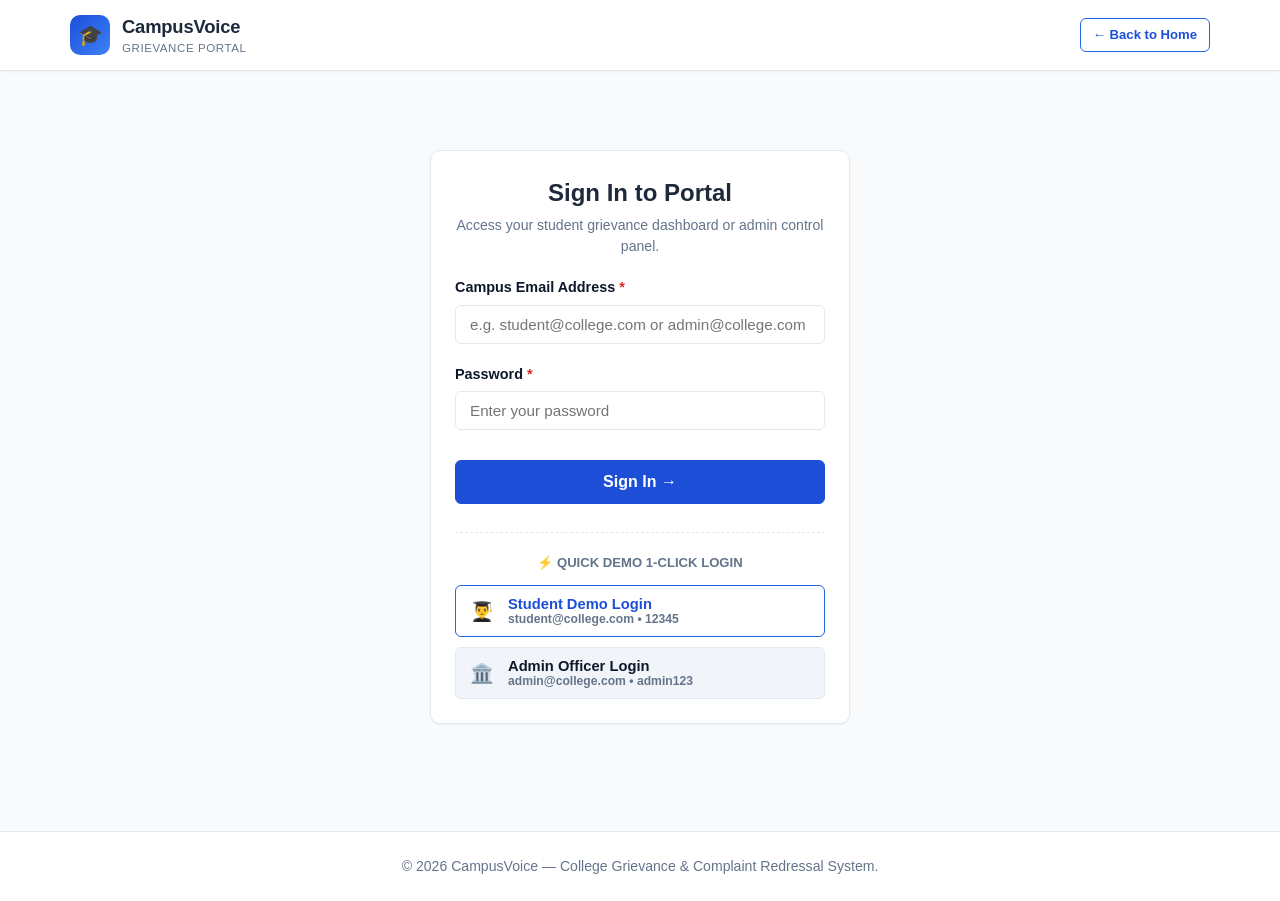
==== admin.html @ 60308563 "Initial Project Setup" ====
<!DOCTYPE html>
<html lang="en">
<head>
  <meta charset="UTF-8">
  <meta name="viewport" content="width=device-width, initial-scale=1.0">
  <title>Admin Control Panel — CampusVoice</title>
  <link rel="stylesheet" href="css/style.css">
</head>
<body>

  <!-- Navigation -->
  <nav class="navbar">
    <div class="nav-container">
      <a href="admin.html" class="brand">
        <div class="brand-logo" style="background: linear-gradient(135deg, #4338ca, #6366f1);">🏛️</div>
        <div>
          <span class="brand-text">CampusVoice</span>
          <span class="brand-tagline">Admin Control Panel</span>
        </div>
      </a>

      <div class="nav-menu" id="nav-links">
        <a href="admin.html" class="nav-link active">Admin Portal</a>
        <a href="dashboard.html" class="nav-link">Student View</a>
      </div>

      <div class="nav-actions">
        <div id="nav-user-info" class="nav-user-info"></div>
        <button id="nav-logout-btn" class="btn btn-sm btn-outline">Logout</button>
        <button class="menu-toggle" id="menu-toggle" aria-label="Toggle navigation">☰</button>
      </div>
    </div>
  </nav>

  <!-- Main Content -->
  <main class="main-content">
    <div class="container">

      <!-- Header & Reset Action -->
      <div style="display: flex; justify-content: space-between; align-items: center; margin-bottom: 24px; flex-wrap: wrap; gap: 14px;">
        <div>
          <h1 style="font-size: 1.8rem; font-weight: 800; color: var(--primary-900);">
            Campus Grievance Management
          </h1>
          <p style="color: var(--text-muted); font-size: 0.95rem;">
            Logged in as <strong id="admin-greeting-name">Administrator</strong> &bull; Oversee all student tickets and update resolution progress.
          </p>
        </div>
        <div>
          <button id="btn-reset-demo-data" class="btn btn-sm btn-secondary" title="Revert all tickets back to initial 5 seed records">
            🔄 Reset Demo Seed Data
          </button>
        </div>
      </div>

      <!-- Campus Stats Grid -->
      <div class="stats-grid">
        <div class="stat-card">
          <div class="stat-info">
            <span class="stat-label">Total Tickets</span>
            <span class="stat-value" id="admin-stat-total">0</span>
          </div>
          <div class="stat-icon blue">📊</div>
        </div>

        <div class="stat-card">
          <div class="stat-info">
            <span class="stat-label">Pending Review</span>
            <span class="stat-value" id="admin-stat-pending" style="color: var(--status-pending-text);">0</span>
          </div>
          <div class="stat-icon orange">⏳</div>
        </div>

        <div class="stat-card">
          <div class="stat-info">
            <span class="stat-label">In Progress</span>
            <span class="stat-value" id="admin-stat-progress" style="color: var(--status-progress-text);">0</span>
          </div>
          <div class="stat-icon blue">🔄</div>
        </div>

        <div class="stat-card">
          <div class="stat-info">
            <span class="stat-label">Resolved</span>
            <span class="stat-value" id="admin-stat-resolved" style="color: var(--status-resolved-text);">0</span>
          </div>
          <div class="stat-icon green">✅</div>
        </div>

        <div class="stat-card">
          <div class="stat-info">
            <span class="stat-label">Urgent / High</span>
            <span class="stat-value" id="admin-stat-urgent" style="color: var(--priority-urgent);">0</span>
          </div>
          <div class="stat-icon red">🚨</div>
        </div>
      </div>

      <!-- Filter Bar -->
      <div class="filter-bar">
        <div class="search-input-group">
          <input 
            type="text" 
            id="admin-search-input" 
            class="form-control" 
            placeholder="🔍 Search student name, ID, title, department, location..."
          >
        </div>

        <select id="admin-filter-category" class="filter-select">
          <option value="">All Categories</option>
        </select>

        <select id="admin-filter-status" class="filter-select">
          <option value="">All Statuses</option>
          <option value="Pending">Pending (Orange)</option>
          <option value="In Progress">In Progress (Blue)</option>
          <option value="Resolved">Resolved (Green)</option>
          <option value="Rejected">Rejected (Red)</option>
        </select>

        <select id="admin-filter-priority" class="filter-select">
          <option value="">All Priorities</option>
          <option value="Urgent">Urgent</option>
          <option value="High">High</option>
          <option value="Medium">Medium</option>
          <option value="Low">Low</option>
        </select>

        <button id="btn-admin-clear-filters" class="btn btn-sm btn-secondary">
          Clear
        </button>
      </div>

      <!-- Complaints Management Table -->
      <div class="card">
        <div class="card-header">
          <div>
            <h2 class="card-title">All Campus Grievances</h2>
            <p class="card-subtitle">Click "Update" to change status and attach resolution remarks.</p>
          </div>
          <span id="admin-count-badge" class="badge badge-admin" style="font-size: 0.82rem;">
            Loading tickets...
          </span>
        </div>

        <div class="table-responsive">
          <table class="table">
            <thead>
              <tr>
                <th>Ticket ID</th>
                <th>Student &amp; Dept</th>
                <th>Complaint Title</th>
                <th>Category</th>
                <th>Priority</th>
                <th>Status</th>
                <th>Date Filed</th>
                <th>Action</th>
              </tr>
            </thead>
            <tbody id="admin-table-body">
              <!-- Dynamically populated via admin.js -->
            </tbody>
          </table>
        </div>

        <!-- Empty State -->
        <div id="admin-empty-state" class="empty-state" style="display: none;">
          <div class="empty-state-icon">📋</div>
          <div class="empty-state-title">No grievances found</div>
          <p>No complaints matched your search filter criteria.</p>
        </div>
      </div>

    </div>
  </main>

  <!-- Quick Status Update Modal -->
  <div id="status-modal-backdrop" class="modal-backdrop">
    <div class="modal">
      <div class="modal-header">
        <h3 class="modal-title">Update Grievance Status</h3>
        <button id="modal-close-btn" class="modal-close" aria-label="Close modal">&times;</button>
      </div>

      <div class="modal-body">
        <div style="background: #f8fafc; padding: 12px; border-radius: var(--radius-sm); border: 1px solid var(--border-color); margin-bottom: 18px;">
          <span id="modal-complaint-id" class="table-code" style="font-size: 0.95rem;">CMP-....</span>
          <div id="modal-complaint-title" style="font-weight: 700; color: var(--primary-900); margin-top: 4px;">—</div>
        </div>

        <div class="form-group">
          <label class="form-label" for="modal-status-select">Status</label>
          <select id="modal-status-select" class="form-control">
            <option value="Pending">Pending (Orange)</option>
            <option value="In Progress">In Progress (Blue)</option>
            <option value="Resolved">Resolved (Green)</option>
            <option value="Rejected">Rejected (Red)</option>
          </select>
        </div>

        <div class="form-group">
          <label class="form-label" for="modal-response-textarea">Admin Response / Action Remarks</label>
          <textarea 
            id="modal-response-textarea" 
            class="form-control" 
            rows="4" 
            placeholder="Describe action taken, assignees, work order number, or resolution summary..."
          ></textarea>
          <span class="form-hint">This response will be visible to the student on their details page.</span>
        </div>
      </div>

      <div class="modal-footer">
        <button id="modal-cancel-btn" class="btn btn-secondary">Cancel</button>
        <button id="modal-save-btn" class="btn btn-primary">Save Changes &rarr;</button>
      </div>
    </div>
  </div>

  <footer class="footer">
    <div class="container">
      <p>&copy; 2026 CampusVoice — College Grievance &amp; Complaint Redressal System.</p>
    </div>
  </footer>

  <script src="js/data.js"></script>
  <script src="js/main.js"></script>
  <script src="js/admin.js"></script>
</body>
</html>
---- css/style.css ----
/* ==========================================================================
   COLLEGE COMPLAINT MANAGEMENT SYSTEM - UNIFIED STYLESHEET
   A clean, professional blue-and-white college aesthetic.
   Fully responsive across Desktop, Tablet, and Mobile.
   ========================================================================== */

:root {
  /* Primary College Palette */
  --primary-900: #1e293b;
  --primary-800: #1e3a8a;
  --primary-700: #1d4ed8;
  --primary-600: #2563eb;
  --primary-500: #3b82f6;
  --primary-100: #dbeafe;
  --primary-50: #eff6ff;

  /* Neutral Backgrounds & Grays */
  --bg-main: #f8fafc;
  --bg-card: #ffffff;
  --border-color: #e2e8f0;
  --border-focus: #3b82f6;
  --text-main: #0f172a;
  --text-muted: #64748b;
  --text-light: #94a3b8;

  /* Status Colors */
  --status-pending-bg: #fef3c7;
  --status-pending-text: #b45309;
  --status-pending-border: #fde68a;

  --status-progress-bg: #dbeafe;
  --status-progress-text: #1d4ed8;
  --status-progress-border: #bfdbfe;

  --status-resolved-bg: #d1fae5;
  --status-resolved-text: #047857;
  --status-resolved-border: #a7f3d0;

  --status-rejected-bg: #fee2e2;
  --status-rejected-text: #b91c1c;
  --status-rejected-border: #fecaca;

  /* Priority Colors */
  --priority-urgent: #ef4444;
  --priority-high: #f97316;
  --priority-medium: #eab308;
  --priority-low: #64748b;

  /* Typography & Layout */
  --font-family: -apple-system, BlinkMacSystemFont, 'Segoe UI', Roboto, Helvetica, Arial, sans-serif;
  --radius-sm: 6px;
  --radius-md: 10px;
  --radius-lg: 14px;
  --shadow-sm: 0 1px 2px 0 rgba(0, 0, 0, 0.05);
  --shadow-md: 0 4px 6px -1px rgba(0, 0, 0, 0.07), 0 2px 4px -2px rgba(0, 0, 0, 0.05);
  --shadow-lg: 0 10px 15px -3px rgba(0, 0, 0, 0.08), 0 4px 6px -4px rgba(0, 0, 0, 0.03);
  --transition: all 0.2s ease-in-out;
}

/* ---------------- Global Reset & Base ---------------- */
* {
  box-sizing: border-box;
  margin: 0;
  padding: 0;
}

html, body {
  min-height: 100vh;
  font-family: var(--font-family);
  background-color: var(--bg-main);
  color: var(--text-main);
  line-height: 1.5;
  -webkit-font-smoothing: antialiased;
}

a {
  color: var(--primary-600);
  text-decoration: none;
  transition: var(--transition);
}

a:hover {
  color: var(--primary-800);
  text-decoration: underline;
}

/* ---------------- Layout & Containers ---------------- */
.container {
  width: 100%;
  max-width: 1180px;
  margin: 0 auto;
  padding: 0 20px;
}

.main-content {
  padding: 32px 0 60px 0;
  min-height: calc(100vh - 140px);
}

/* ---------------- Navigation Bar ---------------- */
.navbar {
  background-color: #ffffff;
  border-bottom: 1px solid var(--border-color);
  position: sticky;
  top: 0;
  z-index: 1000;
  box-shadow: var(--shadow-sm);
}

.nav-container {
  display: flex;
  align-items: center;
  justify-content: space-between;
  height: 70px;
  max-width: 1180px;
  margin: 0 auto;
  padding: 0 20px;
}

.brand {
  display: flex;
  align-items: center;
  gap: 12px;
  text-decoration: none;
  color: var(--primary-800);
}

.brand-logo {
  width: 40px;
  height: 40px;
  background: linear-gradient(135deg, var(--primary-700), var(--primary-500));
  color: #ffffff;
  border-radius: var(--radius-md);
  display: flex;
  align-items: center;
  justify-content: center;
  font-size: 20px;
  font-weight: bold;
}

.brand-text {
  font-size: 1.15rem;
  font-weight: 700;
  letter-spacing: -0.01em;
  color: var(--primary-900);
}

.brand-tagline {
  display: block;
  font-size: 0.72rem;
  color: var(--text-muted);
  font-weight: normal;
  text-transform: uppercase;
  letter-spacing: 0.05em;
}

.nav-menu {
  display: flex;
  align-items: center;
  gap: 20px;
}

.nav-link {
  text-decoration: none;
  font-weight: 500;
  color: var(--text-muted);
  padding: 8px 12px;
  border-radius: var(--radius-sm);
  transition: var(--transition);
}

.nav-link:hover, .nav-link.active {
  color: var(--primary-700);
  background-color: var(--primary-50);
  text-decoration: none;
}

.nav-actions {
  display: flex;
  align-items: center;
  gap: 12px;
}

.nav-user-info {
  display: flex;
  align-items: center;
  gap: 8px;
  font-size: 0.88rem;
  color: var(--text-muted);
}

.menu-toggle {
  display: none;
  background: none;
  border: 1px solid var(--border-color);
  border-radius: var(--radius-sm);
  padding: 8px 12px;
  cursor: pointer;
  font-size: 18px;
  color: var(--text-main);
}

/* ---------------- Buttons ---------------- */
.btn {
  display: inline-flex;
  align-items: center;
  justify-content: center;
  gap: 8px;
  font-size: 0.92rem;
  font-weight: 600;
  padding: 10px 18px;
  border-radius: var(--radius-sm);
  border: 1px solid transparent;
  cursor: pointer;
  transition: var(--transition);
  text-decoration: none;
  white-space: nowrap;
}

.btn:hover {
  text-decoration: none;
}

.btn-primary {
  background-color: var(--primary-700);
  color: #ffffff;
  border-color: var(--primary-700);
}

.btn-primary:hover {
  background-color: var(--primary-800);
  border-color: var(--primary-800);
  color: #ffffff;
}

.btn-secondary {
  background-color: #f1f5f9;
  color: var(--text-main);
  border-color: var(--border-color);
}

.btn-secondary:hover {
  background-color: #e2e8f0;
  color: var(--text-main);
}

.btn-outline {
  background-color: transparent;
  color: var(--primary-700);
  border-color: var(--primary-600);
}

.btn-outline:hover {
  background-color: var(--primary-50);
  color: var(--primary-800);
}

.btn-danger {
  background-color: #dc2626;
  color: #ffffff;
  border-color: #dc2626;
}

.btn-danger:hover {
  background-color: #b91c1c;
}

.btn-sm {
  padding: 6px 12px;
  font-size: 0.82rem;
  border-radius: var(--radius-sm);
}

.btn-lg {
  padding: 13px 26px;
  font-size: 1.05rem;
  border-radius: var(--radius-md);
}

.btn-block {
  width: 100%;
}

/* ---------------- Cards & Panels ---------------- */
.card {
  background-color: var(--bg-card);
  border-radius: var(--radius-md);
  border: 1px solid var(--border-color);
  box-shadow: var(--shadow-sm);
  padding: 24px;
  margin-bottom: 24px;
  transition: var(--transition);
}

.card:hover {
  box-shadow: var(--shadow-md);
}

.card-header {
  display: flex;
  align-items: center;
  justify-content: space-between;
  margin-bottom: 18px;
  border-bottom: 1px solid var(--border-color);
  padding-bottom: 14px;
}

.card-title {
  font-size: 1.25rem;
  font-weight: 700;
  color: var(--primary-900);
}

.card-subtitle {
  font-size: 0.88rem;
  color: var(--text-muted);
  margin-top: 4px;
}

/* ---------------- Stat Cards Grid ---------------- */
.stats-grid {
  display: grid;
  grid-template-columns: repeat(auto-fit, minmax(220px, 1fr));
  gap: 20px;
  margin-bottom: 30px;
}

.stat-card {
  background-color: var(--bg-card);
  border: 1px solid var(--border-color);
  border-radius: var(--radius-md);
  padding: 20px;
  display: flex;
  align-items: center;
  justify-content: space-between;
  box-shadow: var(--shadow-sm);
  transition: var(--transition);
}

.stat-card:hover {
  transform: translateY(-2px);
  box-shadow: var(--shadow-md);
}

.stat-info {
  display: flex;
  flex-direction: column;
}

.stat-label {
  font-size: 0.85rem;
  font-weight: 600;
  text-transform: uppercase;
  letter-spacing: 0.05em;
  color: var(--text-muted);
  margin-bottom: 6px;
}

.stat-value {
  font-size: 1.85rem;
  font-weight: 800;
  color: var(--primary-900);
  line-height: 1.1;
}

.stat-icon {
  width: 48px;
  height: 48px;
  border-radius: 12px;
  display: flex;
  align-items: center;
  justify-content: center;
  font-size: 22px;
}

.stat-icon.blue {
  background-color: var(--primary-100);
  color: var(--primary-700);
}

.stat-icon.orange {
  background-color: var(--status-pending-bg);
  color: var(--status-pending-text);
}

.stat-icon.green {
  background-color: var(--status-resolved-bg);
  color: var(--status-resolved-text);
}

.stat-icon.red {
  background-color: var(--status-rejected-bg);
  color: var(--status-rejected-text);
}

/* ---------------- Badges ---------------- */
.badge {
  display: inline-flex;
  align-items: center;
  gap: 5px;
  padding: 4px 10px;
  font-size: 0.78rem;
  font-weight: 700;
  border-radius: 9999px;
  text-transform: capitalize;
  border: 1px solid transparent;
}

.badge-pending {
  background-color: var(--status-pending-bg);
  color: var(--status-pending-text);
  border-color: var(--status-pending-border);
}

.badge-in-progress {
  background-color: var(--status-progress-bg);
  color: var(--status-progress-text);
  border-color: var(--status-progress-border);
}

.badge-resolved {
  background-color: var(--status-resolved-bg);
  color: var(--status-resolved-text);
  border-color: var(--status-resolved-border);
}

.badge-rejected {
  background-color: var(--status-rejected-bg);
  color: var(--status-rejected-text);
  border-color: var(--status-rejected-border);
}

.badge-student {
  background-color: #f1f5f9;
  color: #334155;
  border-color: #cbd5e1;
}

.badge-admin {
  background-color: #e0e7ff;
  color: #4338ca;
  border-color: #c7d2fe;
}

/* Priority Indicator */
.priority-badge {
  display: inline-block;
  padding: 3px 8px;
  font-size: 0.75rem;
  font-weight: 600;
  border-radius: var(--radius-sm);
}

.priority-urgent {
  background-color: #fee2e2;
  color: #991b1b;
  border-left: 3px solid #dc2626;
}

.priority-high {
  background-color: #ffedd5;
  color: #9a3412;
  border-left: 3px solid #ea580c;
}

.priority-medium {
  background-color: #fef9c3;
  color: #854d0e;
  border-left: 3px solid #ca8a04;
}

.priority-low {
  background-color: #f1f5f9;
  color: #475569;
  border-left: 3px solid #94a3b8;
}

/* ---------------- Form Controls ---------------- */
.form-group {
  margin-bottom: 20px;
}

.form-label {
  display: block;
  font-size: 0.9rem;
  font-weight: 600;
  color: var(--text-main);
  margin-bottom: 6px;
}

.form-label .required {
  color: #dc2626;
}

.form-control {
  width: 100%;
  padding: 10px 14px;
  font-size: 0.95rem;
  border: 1px solid var(--border-color);
  border-radius: var(--radius-sm);
  background-color: #ffffff;
  color: var(--text-main);
  transition: var(--transition);
  font-family: inherit;
}

.form-control:focus {
  outline: none;
  border-color: var(--border-focus);
  box-shadow: 0 0 0 3px rgba(59, 130, 246, 0.18);
}

.form-control.input-error {
  border-color: #dc2626;
  background-color: #fffaf0;
}

.form-error {
  display: block;
  font-size: 0.8rem;
  color: #dc2626;
  margin-top: 5px;
  font-weight: 500;
}

.form-hint {
  font-size: 0.8rem;
  color: var(--text-muted);
  margin-top: 5px;
}

.form-row {
  display: grid;
  grid-template-columns: repeat(auto-fit, minmax(240px, 1fr));
  gap: 16px;
}

/* ---------------- Tables ---------------- */
.table-responsive {
  width: 100%;
  overflow-x: auto;
  border-radius: var(--radius-md);
  border: 1px solid var(--border-color);
  background: #ffffff;
}

.table {
  width: 100%;
  border-collapse: collapse;
  text-align: left;
  font-size: 0.92rem;
}

.table th {
  background-color: #f8fafc;
  padding: 12px 16px;
  font-weight: 600;
  color: var(--text-muted);
  text-transform: uppercase;
  font-size: 0.76rem;
  letter-spacing: 0.05em;
  border-bottom: 1px solid var(--border-color);
  white-space: nowrap;
}

.table td {
  padding: 14px 16px;
  border-bottom: 1px solid var(--border-color);
  color: var(--text-main);
  vertical-align: middle;
}

.table tr:last-child td {
  border-bottom: none;
}

.table tbody tr:hover {
  background-color: #fcfdfe;
}

.table-code {
  font-family: monospace;
  font-weight: bold;
  color: var(--primary-700);
}

/* ---------------- Filter & Search Bar ---------------- */
.filter-bar {
  display: flex;
  flex-wrap: wrap;
  gap: 12px;
  margin-bottom: 24px;
  align-items: center;
  background-color: #ffffff;
  padding: 16px;
  border-radius: var(--radius-md);
  border: 1px solid var(--border-color);
}

.search-input-group {
  flex: 1;
  min-width: 220px;
}

.filter-select {
  min-width: 150px;
  padding: 10px 12px;
  border: 1px solid var(--border-color);
  border-radius: var(--radius-sm);
  background-color: #ffffff;
  font-size: 0.9rem;
}

/* ---------------- Toast Notifications ---------------- */
.toast-container {
  position: fixed;
  bottom: 24px;
  right: 24px;
  z-index: 9999;
  display: flex;
  flex-direction: column;
  gap: 10px;
}

.toast {
  background-color: #1e293b;
  color: #ffffff;
  padding: 12px 20px;
  border-radius: var(--radius-sm);
  box-shadow: var(--shadow-lg);
  font-size: 0.9rem;
  transition: opacity 0.3s ease, transform 0.3s ease;
}

.toast-success {
  background-color: #065f46;
}

.toast-error {
  background-color: #991b1b;
}

.toast-info {
  background-color: #1e3a8a;
}

.toast-fade {
  opacity: 0;
  transform: translateY(10px);
}

/* ---------------- Empty State ---------------- */
.empty-state {
  text-align: center;
  padding: 48px 20px;
  color: var(--text-muted);
}

.empty-state-icon {
  font-size: 48px;
  margin-bottom: 12px;
}

.empty-state-title {
  font-size: 1.15rem;
  font-weight: 700;
  color: var(--text-main);
  margin-bottom: 6px;
}

/* ---------------- Modal ---------------- */
.modal-backdrop {
  display: none;
  position: fixed;
  top: 0;
  left: 0;
  width: 100%;
  height: 100%;
  background-color: rgba(15, 23, 42, 0.6);
  backdrop-filter: blur(2px);
  z-index: 2000;
  align-items: center;
  justify-content: center;
  padding: 20px;
}

.modal-backdrop.active {
  display: flex;
}

.modal {
  background-color: #ffffff;
  border-radius: var(--radius-lg);
  max-width: 540px;
  width: 100%;
  box-shadow: var(--shadow-lg);
  overflow: hidden;
  animation: modalPop 0.2s ease-out;
}

@keyframes modalPop {
  from {
    transform: scale(0.95);
    opacity: 0;
  }
  to {
    transform: scale(1);
    opacity: 1;
  }
}

.modal-header {
  padding: 18px 24px;
  border-bottom: 1px solid var(--border-color);
  display: flex;
  align-items: center;
  justify-content: space-between;
}

.modal-title {
  font-size: 1.2rem;
  font-weight: 700;
  color: var(--primary-900);
}

.modal-close {
  background: none;
  border: none;
  font-size: 20px;
  color: var(--text-muted);
  cursor: pointer;
  padding: 4px;
}

.modal-body {
  padding: 24px;
}

.modal-footer {
  padding: 16px 24px;
  background-color: #f8fafc;
  border-top: 1px solid var(--border-color);
  display: flex;
  justify-content: flex-end;
  gap: 12px;
}

/* ---------------- Hero Section (Index) ---------------- */
.hero {
  background: linear-gradient(135deg, #1e3a8a 0%, #172554 100%);
  color: #ffffff;
  padding: 70px 0 60px 0;
  text-align: center;
}

.hero-tag {
  display: inline-block;
  background: rgba(255, 255, 255, 0.15);
  border: 1px solid rgba(255, 255, 255, 0.25);
  color: #dbeafe;
  font-size: 0.85rem;
  font-weight: 600;
  padding: 6px 14px;
  border-radius: 999px;
  margin-bottom: 20px;
}

.hero-title {
  font-size: 2.8rem;
  font-weight: 800;
  line-height: 1.15;
  margin-bottom: 16px;
  letter-spacing: -0.02em;
}

.hero-subtitle {
  font-size: 1.15rem;
  color: #bfdbfe;
  max-width: 680px;
  margin: 0 auto 30px auto;
  font-weight: 400;
}

.hero-cta {
  display: flex;
  justify-content: center;
  gap: 16px;
  flex-wrap: wrap;
}

/* Features Grid */
.features-grid {
  display: grid;
  grid-template-columns: repeat(auto-fit, minmax(260px, 1fr));
  gap: 24px;
  margin: 50px 0;
}

.feature-box {
  background: #ffffff;
  border: 1px solid var(--border-color);
  border-radius: var(--radius-md);
  padding: 28px 24px;
  text-align: left;
  transition: var(--transition);
}

.feature-box:hover {
  transform: translateY(-4px);
  box-shadow: var(--shadow-md);
  border-color: var(--primary-500);
}

.feature-icon {
  font-size: 32px;
  margin-bottom: 14px;
}

.feature-title {
  font-size: 1.15rem;
  font-weight: 700;
  margin-bottom: 8px;
  color: var(--primary-900);
}

.feature-text {
  font-size: 0.92rem;
  color: var(--text-muted);
  line-height: 1.6;
}

/* ---------------- Timeline (Complaint Details) ---------------- */
.timeline {
  position: relative;
  padding-left: 28px;
  margin-top: 20px;
}

.timeline::before {
  content: '';
  position: absolute;
  left: 8px;
  top: 6px;
  bottom: 6px;
  width: 2px;
  background-color: var(--border-color);
}

.timeline-step {
  position: relative;
  margin-bottom: 24px;
}

.timeline-step:last-child {
  margin-bottom: 0;
}

.timeline-dot {
  position: absolute;
  left: -28px;
  top: 3px;
  width: 18px;
  height: 18px;
  border-radius: 50%;
  background-color: #ffffff;
  border: 3px solid var(--border-color);
}

.timeline-step.completed .timeline-dot {
  background-color: var(--primary-600);
  border-color: var(--primary-100);
}

.timeline-step.active .timeline-dot {
  background-color: #f59e0b;
  border-color: #fde68a;
  box-shadow: 0 0 0 3px rgba(245, 158, 11, 0.2);
}

.timeline-step.resolved .timeline-dot {
  background-color: #10b981;
  border-color: #a7f3d0;
  box-shadow: 0 0 0 3px rgba(16, 185, 129, 0.2);
}

.timeline-step.rejected .timeline-dot {
  background-color: #ef4444;
  border-color: #fecaca;
}

.timeline-title {
  font-weight: 700;
  font-size: 0.95rem;
  color: var(--text-main);
}

.timeline-date {
  font-size: 0.8rem;
  color: var(--text-muted);
}

.timeline-desc {
  margin-top: 4px;
  font-size: 0.88rem;
  color: var(--text-muted);
}

/* ---------------- Footer ---------------- */
.footer {
  background-color: #ffffff;
  border-top: 1px solid var(--border-color);
  padding: 24px 0;
  text-align: center;
  color: var(--text-muted);
  font-size: 0.88rem;
  margin-top: auto;
}

/* ---------------- Responsive Styles ---------------- */
@media (max-width: 768px) {
  .hero-title {
    font-size: 2.1rem;
  }

  .nav-menu {
    display: none;
    position: absolute;
    top: 70px;
    left: 0;
    width: 100%;
    background-color: #ffffff;
    flex-direction: column;
    padding: 16px 20px;
    border-bottom: 1px solid var(--border-color);
    box-shadow: var(--shadow-md);
  }

  .nav-menu.nav-open {
    display: flex;
  }

  .menu-toggle {
    display: block;
  }

  .filter-bar {
    flex-direction: column;
    align-items: stretch;
  }

  .search-input-group {
    min-width: 100%;
  }

  .filter-select {
    width: 100%;
  }

  .card-header {
    flex-direction: column;
    align-items: flex-start;
    gap: 10px;
  }
}
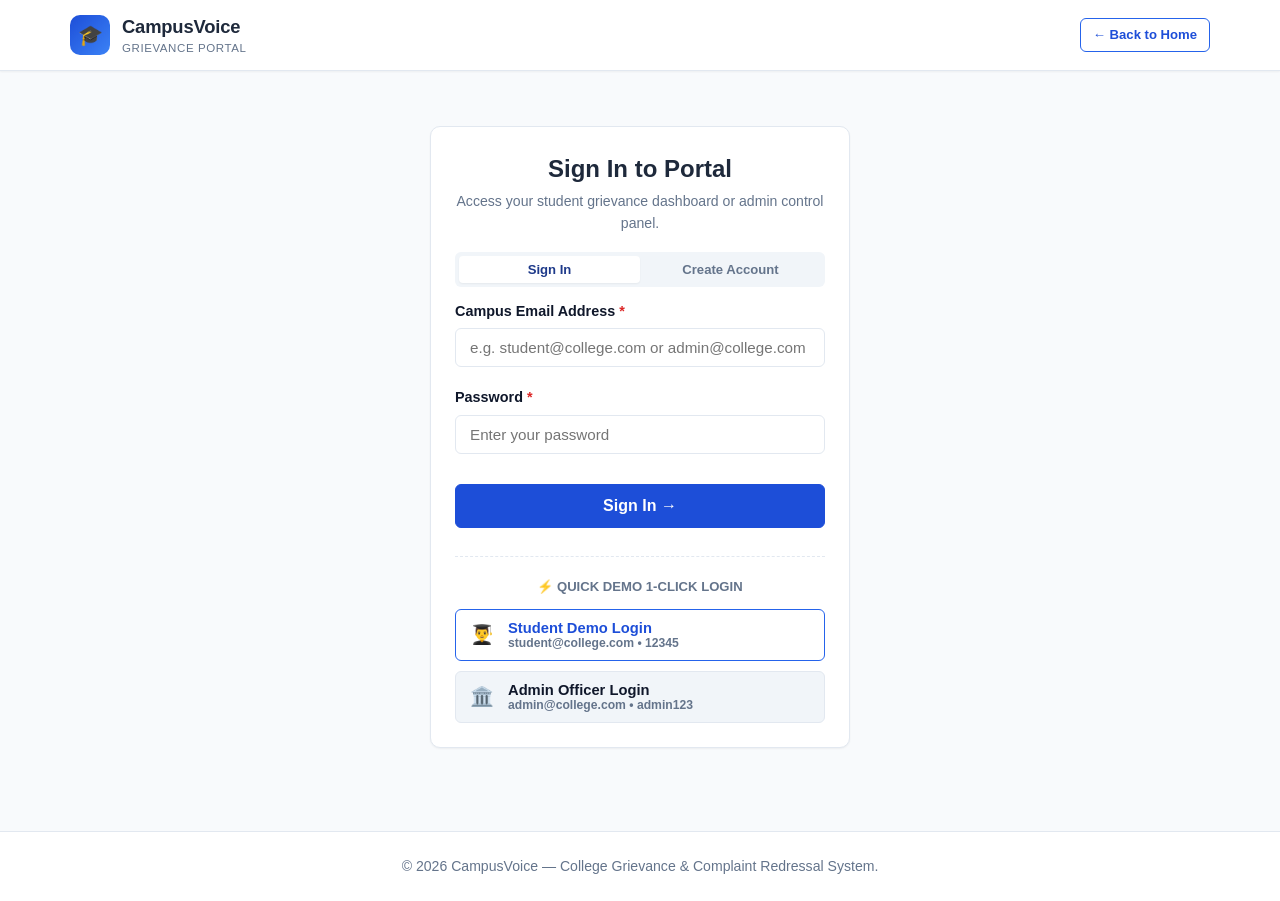
==== commit e3f6c25d: "feat: upgrade to full-stack Flask and MySQL backend with responsive UI" ====
--- a/admin.html
+++ b/admin.html
@@ -44,12 +44,6 @@
           </h1>
           <p style="color: var(--text-muted); font-size: 0.95rem;">
             Logged in as <strong id="admin-greeting-name">Administrator</strong> &bull; Oversee all student tickets and update resolution progress.
-          </p>
-        </div>
-        <div>
-          <button id="btn-reset-demo-data" class="btn btn-sm btn-secondary" title="Revert all tickets back to initial 5 seed records">
-            🔄 Reset Demo Seed Data
-          </button>
         </div>
       </div>
 
--- a/css/style.css
+++ b/css/style.css
@@ -962,3 +962,451 @@
     gap: 10px;
   }
 }
+
+/* ==========================================================================
+   LANDING PAGE (HOME) CUSTOM STYLES — Matches screenshot design exactly
+   ========================================================================== */
+
+/* Dark Blue Landing Navbar */
+.landing-navbar {
+  background-color: #142a4a;
+  border-bottom: 1px solid #1e3a63;
+  position: sticky;
+  top: 0;
+  z-index: 1000;
+  box-shadow: 0 2px 8px rgba(0, 0, 0, 0.15);
+}
+
+.landing-navbar .nav-container {
+  display: flex;
+  align-items: center;
+  justify-content: space-between;
+  height: 65px;
+  max-width: 1240px;
+  margin: 0 auto;
+  padding: 0 24px;
+}
+
+.landing-brand {
+  font-size: 1.15rem;
+  font-weight: 700;
+  color: #ffffff;
+  text-decoration: none;
+  letter-spacing: -0.01em;
+}
+
+.landing-brand:hover {
+  color: #e2e8f0;
+  text-decoration: none;
+}
+
+.landing-nav-menu {
+  display: flex;
+  align-items: center;
+  gap: 24px;
+}
+
+.landing-nav-link {
+  color: #cbd5e1;
+  text-decoration: none;
+  font-size: 0.92rem;
+  font-weight: 500;
+  transition: var(--transition);
+  padding: 6px 10px;
+}
+
+.landing-nav-link:hover, .landing-nav-link.active {
+  color: #ffffff;
+  text-decoration: none;
+}
+
+.landing-nav-actions {
+  display: flex;
+  align-items: center;
+  gap: 12px;
+}
+
+.btn-nav-login {
+  background: transparent;
+  color: #ffffff;
+  border: 1px solid rgba(255, 255, 255, 0.6);
+  padding: 7px 18px;
+  font-size: 0.88rem;
+  font-weight: 600;
+  border-radius: 6px;
+  transition: var(--transition);
+  text-decoration: none;
+}
+
+.btn-nav-login:hover {
+  background: rgba(255, 255, 255, 0.15);
+  border-color: #ffffff;
+  color: #ffffff;
+  text-decoration: none;
+}
+
+.btn-nav-register {
+  background: #ffffff;
+  color: #142a4a;
+  border: 1px solid #ffffff;
+  padding: 7px 18px;
+  font-size: 0.88rem;
+  font-weight: 700;
+  border-radius: 6px;
+  transition: var(--transition);
+  text-decoration: none;
+}
+
+.btn-nav-register:hover {
+  background: #f1f5f9;
+  color: #0f172a;
+  text-decoration: none;
+}
+
+/* Light Soft Hero Section */
+.landing-hero {
+  background: #edf4fc;
+  padding: 70px 20px 60px 20px;
+  text-align: center;
+  border-bottom: 1px solid #e2e8f0;
+}
+
+.landing-hero-title {
+  font-size: 2.5rem;
+  font-weight: 800;
+  color: #1a365d;
+  line-height: 1.25;
+  margin-bottom: 14px;
+  letter-spacing: -0.02em;
+}
+
+.landing-hero-subtitle {
+  font-size: 1.05rem;
+  color: #475569;
+  max-width: 600px;
+  margin: 0 auto 26px auto;
+  line-height: 1.5;
+}
+
+.landing-hero-actions {
+  display: flex;
+  justify-content: center;
+  align-items: center;
+  gap: 14px;
+}
+
+.btn-landing-submit {
+  background-color: #2563eb;
+  color: #ffffff;
+  border: 1px solid #2563eb;
+  padding: 9px 24px;
+  font-size: 0.92rem;
+  font-weight: 600;
+  border-radius: 6px;
+  transition: var(--transition);
+  text-decoration: none;
+  display: inline-flex;
+  align-items: center;
+  justify-content: center;
+}
+
+.btn-landing-submit:hover {
+  background-color: #1d4ed8;
+  border-color: #1d4ed8;
+  color: #ffffff;
+  text-decoration: none;
+}
+
+.btn-landing-register {
+  background-color: #ffffff;
+  color: #2563eb;
+  border: 1px solid #2563eb;
+  padding: 9px 24px;
+  font-size: 0.92rem;
+  font-weight: 600;
+  border-radius: 6px;
+  transition: var(--transition);
+  text-decoration: none;
+  display: inline-flex;
+  align-items: center;
+  justify-content: center;
+}
+
+.btn-landing-register:hover {
+  background-color: #eff6ff;
+  color: #1d4ed8;
+  text-decoration: none;
+}
+
+/* Section Headings */
+.landing-section {
+  padding: 56px 20px;
+}
+
+.landing-section-alt {
+  background-color: #f8fafc;
+  border-top: 1px solid #e2e8f0;
+  border-bottom: 1px solid #e2e8f0;
+}
+
+.landing-section-title {
+  font-size: 1.6rem;
+  font-weight: 800;
+  color: #0f172a;
+  text-align: center;
+  margin-bottom: 36px;
+  letter-spacing: -0.01em;
+}
+
+.accent-underline {
+  position: relative;
+  display: inline-block;
+}
+
+.accent-underline::after {
+  content: '';
+  position: absolute;
+  bottom: -6px;
+  left: 0;
+  width: 100%;
+  height: 3px;
+  background-color: #2563eb;
+  border-radius: 2px;
+}
+
+/* Why Use Our System Cards */
+.why-grid {
+  display: grid;
+  grid-template-columns: repeat(auto-fit, minmax(280px, 1fr));
+  gap: 24px;
+  max-width: 1080px;
+  margin: 0 auto;
+}
+
+.why-card {
+  background: #ffffff;
+  border: 1px solid #e2e8f0;
+  border-radius: 12px;
+  padding: 24px 20px;
+  display: flex;
+  align-items: center;
+  gap: 16px;
+  box-shadow: 0 4px 12px rgba(0, 0, 0, 0.04);
+  transition: transform 0.2s ease, box-shadow 0.2s ease;
+}
+
+.why-card:hover {
+  transform: translateY(-3px);
+  box-shadow: 0 8px 20px rgba(0, 0, 0, 0.07);
+}
+
+.why-icon {
+  width: 48px;
+  height: 48px;
+  border-radius: 50%;
+  display: flex;
+  align-items: center;
+  justify-content: center;
+  color: #ffffff;
+  font-size: 20px;
+  flex-shrink: 0;
+}
+
+.why-icon.blue {
+  background-color: #2563eb;
+}
+
+.why-icon.purple {
+  background-color: #8b5cf6;
+}
+
+.why-icon.gold {
+  background-color: #eab308;
+}
+
+.why-content h4 {
+  font-size: 1.05rem;
+  font-weight: 700;
+  color: #0f172a;
+  margin-bottom: 4px;
+}
+
+.why-content p {
+  font-size: 0.88rem;
+  color: #64748b;
+  line-height: 1.45;
+  margin: 0;
+}
+
+/* How It Works Steps */
+.steps-grid {
+  display: grid;
+  grid-template-columns: repeat(auto-fit, minmax(260px, 1fr));
+  gap: 24px;
+  max-width: 1080px;
+  margin: 0 auto;
+}
+
+.step-card {
+  background: #ffffff;
+  border: 1px solid #e2e8f0;
+  border-radius: 12px;
+  padding: 28px 20px;
+  text-align: center;
+  box-shadow: 0 4px 12px rgba(0, 0, 0, 0.04);
+  transition: transform 0.2s ease;
+}
+
+.step-card:hover {
+  transform: translateY(-3px);
+}
+
+.step-badge {
+  width: 42px;
+  height: 42px;
+  border-radius: 50%;
+  margin: 0 auto 16px auto;
+  display: flex;
+  align-items: center;
+  justify-content: center;
+  color: #ffffff;
+  font-size: 1.1rem;
+  font-weight: 800;
+}
+
+.step-badge.blue {
+  background-color: #2563eb;
+}
+
+.step-badge.green {
+  background-color: #10b981;
+}
+
+.step-badge.purple {
+  background-color: #8b5cf6;
+}
+
+.step-card h4 {
+  font-size: 1.08rem;
+  font-weight: 700;
+  color: #0f172a;
+  margin-bottom: 6px;
+}
+
+.step-card p {
+  font-size: 0.88rem;
+  color: #64748b;
+  margin: 0;
+  line-height: 1.4;
+}
+
+/* Landing Categories Grid */
+.categories-grid {
+  display: grid;
+  grid-template-columns: repeat(auto-fit, minmax(170px, 1fr));
+  gap: 16px;
+  max-width: 1080px;
+  margin: 0 auto;
+}
+
+.category-tile {
+  background: #ffffff;
+  border: 1px solid #e2e8f0;
+  border-radius: 10px;
+  padding: 20px 14px;
+  text-align: center;
+  transition: transform 0.2s ease, border-color 0.2s ease;
+}
+
+.category-tile:hover {
+  transform: translateY(-3px);
+  border-color: #2563eb;
+  box-shadow: var(--shadow-sm);
+}
+
+.category-icon {
+  font-size: 28px;
+  margin-bottom: 8px;
+  display: block;
+}
+
+.category-name {
+  font-size: 0.92rem;
+  font-weight: 700;
+  color: #1e293b;
+}
+
+/* Landing FAQ Cards */
+.faq-grid {
+  display: grid;
+  grid-template-columns: repeat(auto-fit, minmax(320px, 1fr));
+  gap: 20px;
+  max-width: 1080px;
+  margin: 0 auto;
+}
+
+.faq-card {
+  background: #ffffff;
+  border: 1px solid #e2e8f0;
+  border-radius: 10px;
+  padding: 22px;
+  box-shadow: var(--shadow-sm);
+}
+
+.faq-q {
+  font-size: 1rem;
+  font-weight: 700;
+  color: #1e293b;
+  margin-bottom: 8px;
+  display: flex;
+  align-items: center;
+  gap: 8px;
+}
+
+.faq-a {
+  font-size: 0.9rem;
+  color: #64748b;
+  line-height: 1.6;
+}
+
+/* Landing Footer */
+.landing-footer {
+  background-color: #142a4a;
+  color: #94a3b8;
+  padding: 28px 20px;
+  text-align: center;
+  font-size: 0.88rem;
+  border-top: 1px solid #1e3a63;
+}
+
+.landing-footer p {
+  color: #cbd5e1;
+  margin-bottom: 8px;
+}
+
+.landing-footer-links {
+  display: flex;
+  justify-content: center;
+  gap: 18px;
+  flex-wrap: wrap;
+}
+
+.landing-footer-links a {
+  color: #94a3b8;
+  font-size: 0.82rem;
+  text-decoration: none;
+}
+
+.landing-footer-links a:hover {
+  color: #ffffff;
+  text-decoration: underline;
+}
+
+@media (max-width: 768px) {
+  .landing-hero-title {
+    font-size: 1.9rem;
+  }
+  .landing-nav-menu {
+    display: none;
+  }
+}
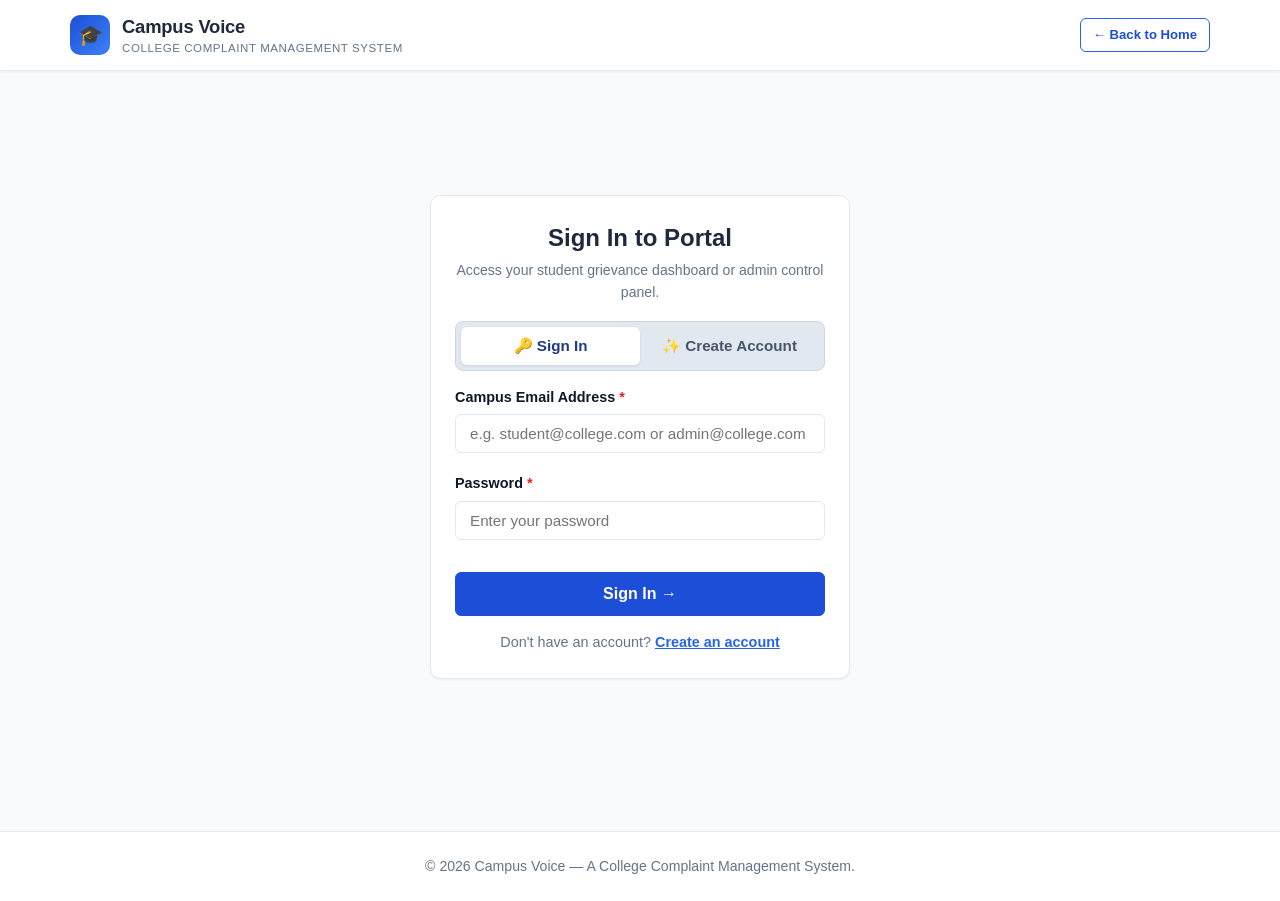
==== commit efa140eb: "Update application branding to 'Campus Voice — A College Complaint Management System' across all pag" ====
--- a/admin.html
+++ b/admin.html
@@ -3,7 +3,7 @@
 <head>
   <meta charset="UTF-8">
   <meta name="viewport" content="width=device-width, initial-scale=1.0">
-  <title>Admin Control Panel — CampusVoice</title>
+  <title>Admin Control Panel — Campus Voice</title>
   <link rel="stylesheet" href="css/style.css">
 </head>
 <body>
@@ -14,8 +14,8 @@
       <a href="admin.html" class="brand">
         <div class="brand-logo" style="background: linear-gradient(135deg, #4338ca, #6366f1);">🏛️</div>
         <div>
-          <span class="brand-text">CampusVoice</span>
-          <span class="brand-tagline">Admin Control Panel</span>
+          <span class="brand-text">Campus Voice</span>
+          <span class="brand-tagline">College Complaint Management System</span>
         </div>
       </a>
 
@@ -214,7 +214,7 @@
 
   <footer class="footer">
     <div class="container">
-      <p>&copy; 2026 CampusVoice — College Grievance &amp; Complaint Redressal System.</p>
+      <p>&copy; 2026 Campus Voice — A College Complaint Management System.</p>
     </div>
   </footer>
 
